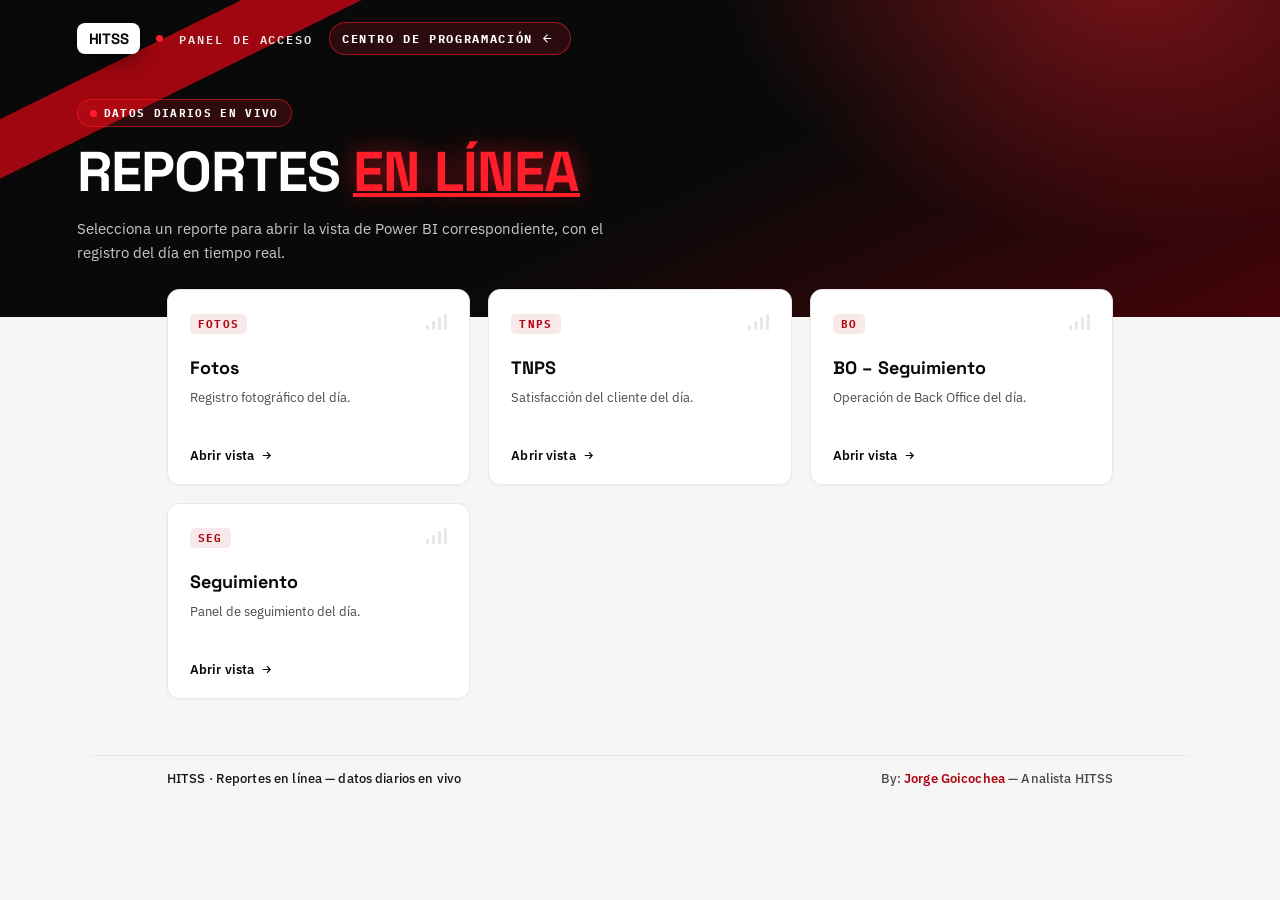
==== reportes-en-linea.html @ 7f1ad1b1 "Add files via upload" ====
<!DOCTYPE html>
<html lang="es">
<head>
<meta charset="UTF-8">
<meta name="viewport" content="width=device-width, initial-scale=1.0">
<title>HITSS | Reportes en línea</title>
<link rel="preconnect" href="https://fonts.googleapis.com">
<link rel="preconnect" href="https://fonts.gstatic.com" crossorigin>
<link href="https://fonts.googleapis.com/css2?family=Space+Grotesk:wght@600;700;800&family=IBM+Plex+Sans:wght@400;500&family=IBM+Plex+Mono:wght@500;600&display=swap" rel="stylesheet">
<style>
  :root{
    --blood: #B00610;
    --blood-bright: #FF1E2A;
    --blood-deep: #6E0009;
    --black: #090909;
    --ink: #161616;
    --gray: #4A4A4A;
    --line: #E7E7E7;
    --panel: #FFFFFF;
    --bg: #F6F6F6;
  }

  *{ box-sizing: border-box; }

  html{
    scroll-behavior: smooth;
  }

  body{
    margin:0;
    min-height:100vh;
    background: var(--bg);
    color: var(--black);
    font-family: 'IBM Plex Sans', sans-serif;
    padding: 0 0 90px;
    position: relative;
    overflow-x:hidden;
  }

  .hex-field{
    position: fixed;
    inset: 0;
    pointer-events: none;
    z-index: 0;
    overflow: hidden;
  }
  .hex{
    position:absolute;
    background: var(--blood-bright);
    clip-path: polygon(25% 0%, 75% 0%, 100% 50%, 75% 100%, 25% 100%, 0% 50%);
    opacity: 0.09;
    animation: drift linear infinite;
  }
  @keyframes drift{
    0%{ transform: translateY(0) rotate(0deg); }
    100%{ transform: translateY(-160px) rotate(40deg); }
  }

  header{
    position: relative;
    z-index: 1;
    background:
      radial-gradient(ellipse 620px 420px at 88% -10%, rgba(255,30,42,0.45), transparent 65%),
      linear-gradient(155deg, var(--black) 55%, var(--blood-deep) 130%);
    padding: 22px 6vw 52px;
    overflow: hidden;
  }

  header::before{
    content:"";
    position:absolute;
    left:-6%;
    bottom:-60%;
    width: 70%;
    height: 220%;
    background: var(--blood);
    opacity: 0.9;
    transform: rotate(-9deg);
    clip-path: polygon(0 40%, 100% 0, 100% 8%, 0 48%);
  }

  .logo-row{
    display:flex;
    align-items:center;
    gap: 16px;
    margin-bottom: 44px;
    position:relative;
    z-index:2;
    flex-wrap: wrap;
  }

  .logo-chip{
    background: #fff;
    border-radius: 8px;
    padding: 6px 12px;
    display:flex;
    align-items:center;
    box-shadow: 0 8px 20px rgba(0,0,0,0.35);
  }

  .logo-chip strong{
    font-family:'Space Grotesk', sans-serif;
    font-weight:800;
    font-size:15px;
    color: var(--black);
    letter-spacing: -0.02em;
  }

  .divider-dot{
    width:7px; height:7px; border-radius:50%;
    background: var(--blood-bright);
    animation: pulse 1.8s infinite;
  }

  @keyframes pulse{
    0%{ box-shadow: 0 0 0 0 rgba(255,30,42,0.7); }
    70%{ box-shadow: 0 0 0 10px rgba(255,30,42,0); }
    100%{ box-shadow: 0 0 0 0 rgba(255,30,42,0); }
  }

  .eyebrow{
    font-family:'IBM Plex Mono', monospace;
    font-size:12px;
    font-weight:600;
    letter-spacing: 0.16em;
    text-transform:uppercase;
    color: #E8E8E8;
  }

  .reports-btn{
    display:inline-flex;
    align-items:center;
    gap:8px;
    font-family:'IBM Plex Mono', monospace;
    font-size:12px;
    font-weight:700;
    letter-spacing: 0.14em;
    text-transform:uppercase;
    color: #fff;
    text-decoration:none;
    background: rgba(255,30,42,0.14);
    border: 1px solid rgba(255,30,42,0.55);
    border-radius: 999px;
    padding: 8px 16px 8px 12px;
    transition: all .2s ease;
    cursor:pointer;
  }

  .reports-btn svg{
    width:13px; height:13px;
    transition: transform .2s ease;
  }

  .reports-btn:hover,
  .reports-btn:focus-visible{
    background: var(--blood-bright);
    border-color: var(--blood-bright);
    color:#fff;
    box-shadow: 0 4px 14px rgba(255,30,42,0.45);
    outline:none;
  }

  .reports-btn:hover svg{ transform: translate(2px, -2px); }

  .hero{
    position: relative;
    z-index:2;
    max-width: 1100px;
  }

  .live-badge{
    display:inline-flex;
    align-items:center;
    gap:7px;
    font-family:'IBM Plex Mono', monospace;
    font-size:11px;
    font-weight:700;
    letter-spacing:.12em;
    text-transform:uppercase;
    color:#fff;
    background: rgba(255,30,42,0.16);
    border: 1px solid rgba(255,30,42,0.5);
    border-radius: 999px;
    padding: 6px 12px;
    margin-bottom: 16px;
  }
  .live-dot{
    width:7px; height:7px; border-radius:50%;
    background: var(--blood-bright);
    animation: pulse 1.8s infinite;
    flex-shrink:0;
  }

  h1{
    font-family:'Space Grotesk', sans-serif;
    font-weight:800;
    font-size: clamp(34px, 4.8vw, 56px);
    line-height:1.04;
    margin:0 0 16px;
    letter-spacing: -0.015em;
    color: #FFFFFF;
    text-transform: uppercase;
  }

  h1 span{
    color: var(--blood-bright);
    position: relative;
    display:inline-block;
    text-shadow: 0 0 26px rgba(255,30,42,0.55);
  }

  h1 span::after{
    content:"";
    position:absolute;
    left:0; bottom:4px;
    width:100%;
    height: 4px;
    background: var(--blood-bright);
    transform-origin: left;
    animation: underline 1s ease-out .3s both;
  }

  @keyframes underline{
    from{ transform: scaleX(0); }
    to{ transform: scaleX(1); }
  }

  .subtitle{
    max-width: 560px;
    color: #C9C9C9;
    font-size:15px;
    line-height:1.6;
    margin:0;
  }

  main{
    max-width: 1100px;
    margin: -28px auto 0;
    position:relative;
    z-index:2;
    padding: 0 6vw;
  }

  .report-grid{
    display:grid;
    grid-template-columns: repeat(3, 1fr);
    gap: 18px;
    position: relative;
  }

  @media (max-width: 900px){ .report-grid{ grid-template-columns: repeat(2, 1fr); } }
  @media (max-width: 620px){ .report-grid{ grid-template-columns: 1fr; } }

  .card{
    position:relative;
    display:flex;
    flex-direction:column;
    background: var(--panel);
    border: 1px solid var(--line);
    border-radius: 12px;
    padding: 24px 22px 20px;
    text-decoration:none;
    color: var(--black);
    transition: all 0.3s ease;
    min-height: 196px;
    box-shadow: 0 1px 3px rgba(0,0,0,0.04);
    opacity: 0;
    animation: rise .5s ease forwards;
  }

  .card:nth-child(1){ animation-delay: .05s; }
  .card:nth-child(2){ animation-delay: .12s; }
  .card:nth-child(3){ animation-delay: .19s; }
  .card:nth-child(4){ animation-delay: .26s; }

  @keyframes rise{
    from{ opacity:0; transform: translateY(14px); }
    to{ opacity:1; transform: translateY(0); }
  }

  .card::before{
    content:"";
    position:absolute;
    top:0; left:0;
    height: 4px;
    width: 0%;
    background: linear-gradient(90deg, var(--blood-bright), var(--blood-deep));
    border-radius: 12px 12px 0 0;
    transition: width .3s ease;
  }

  .card:hover, .card:focus-visible{
    transform: translateY(-4px);
    border-color: var(--blood-bright);
    box-shadow: 0 10px 20px rgba(0,0,0,0.12);
    outline:none;
  }

  .card:hover::before{ width: 100%; }

  .card:focus-visible{
    box-shadow: 0 0 0 2px #fff, 0 0 0 4px var(--blood-bright);
  }

  .card-top{
    display:flex;
    align-items:flex-start;
    justify-content:space-between;
    margin-bottom: 22px;
  }

  .code{
    font-family:'IBM Plex Mono', monospace;
    font-size:11px;
    font-weight:700;
    letter-spacing:0.12em;
    color: var(--blood);
    background: rgba(176,6,16,0.09);
    border-radius: 5px;
    padding: 3px 8px;
  }

  .bars{
    display:flex;
    align-items:flex-end;
    gap:3px;
    height:16px;
  }
  .bars span{
    width:3px;
    background: var(--line);
    border-radius:1px;
    transition: background .25s ease, height .25s ease;
  }
  .bars span:nth-child(1){ height:5px; }
  .bars span:nth-child(2){ height:9px; }
  .bars span:nth-child(3){ height:13px; }
  .bars span:nth-child(4){ height:16px; }

  .card:hover .bars span{ background: var(--blood-bright); }
  .card:hover .bars span:nth-child(1){ height:7px; }
  .card:hover .bars span:nth-child(2){ height:12px; }
  .card:hover .bars span:nth-child(3){ height:16px; }
  .card:hover .bars span:nth-child(4){ height:20px; }

  .card h2{
    font-family:'Space Grotesk', sans-serif;
    font-size:18px;
    font-weight:700;
    margin: 0 0 8px;
    line-height:1.3;
  }

  .card p{
    font-size:13px;
    line-height:1.55;
    color: var(--gray);
    margin:0;
    flex-grow:1;
  }

  .enter{
    margin-top:18px;
    display:flex;
    align-items:center;
    gap:6px;
    font-family:'IBM Plex Sans', sans-serif;
    font-size:13px;
    font-weight:600;
    color: var(--black);
    letter-spacing:0.01em;
    transition: color .2s ease;
  }

  .card:hover .enter{ color: var(--blood-bright); }

  .enter svg{ width:13px; height:13px; transition: transform .2s ease; }
  .card:hover .enter svg{ transform: translateX(4px); }

  footer{
    max-width:1100px;
    margin: 56px auto 0;
    padding: 16px 6vw;
    position: relative;
    z-index: 1;
    display: flex;
    align-items: center;
    justify-content: space-between;
    gap: 16px;
    border-top: 1px solid var(--line);
  }

  footer .footer-left,
  footer .footer-right{
    font-family: 'IBM Plex Sans', sans-serif;
    font-size: 13px;
    font-weight: 500;
    letter-spacing: 0.01em;
    color: var(--gray);
    line-height: 1;
  }

  footer .footer-left{
    color: var(--ink);
  }

  footer .footer-right strong{
    color: var(--blood);
    font-weight: 600;
  }

  @media (max-width: 620px){
    footer{
      flex-direction: column;
      align-items: flex-start;
      gap: 6px;
    }
  }

</style>
</head>
<body>

<div class="hex-field" id="hexField"></div>

<header>
  <div class="logo-row">
    <div class="logo-chip"><strong>HITSS</strong></div>
    <span class="divider-dot"></span>
    <span class="eyebrow">Panel de acceso</span>
    <a class="reports-btn" href="index.html">
      Centro de programación
      <svg viewBox="0 0 24 24" fill="none" stroke="currentColor" stroke-width="2"><path d="M19 12H5M12 19l-7-7 7-7"/></svg>
    </a>
  </div>
  <div class="hero">
    <span class="live-badge"><span class="live-dot"></span>Datos diarios en vivo</span>
    <h1>Reportes <span>en línea</span></h1>
    <p class="subtitle">Selecciona un reporte para abrir la vista de Power BI correspondiente, con el registro del día en tiempo real.</p>
  </div>
</header>

<main id="reportes">
  <div class="report-grid">

    <a class="card" href="https://app.powerbi.com/view?r=eyJrIjoiYjEzODJiODktMDc0MS00ZjE0LTllMzAtMTY2MDliYWNmZTJkIiwidCI6IjVmZDU0NjBhLWI0MjUtNDlkZS05YmQwLWZjZDI2MjcwZDMwYyIsImMiOjR9" target="_blank" rel="noopener">
      <div class="card-top">
        <span class="code">FOTOS</span>
        <span class="bars"><span></span><span></span><span></span><span></span></span>
      </div>
      <h2>Fotos</h2>
      <p>Registro fotográfico del día.</p>
      <div class="enter">Abrir vista <svg viewBox="0 0 24 24" fill="none" stroke="currentColor" stroke-width="2"><path d="M5 12h14M13 6l6 6-6 6"/></svg></div>
    </a>

    <a class="card" href="https://app.powerbi.com/view?r=eyJrIjoiMGZhN2JkZTItOGI2OS00ZWMyLTk1OGEtNWExYmEwMTMzY2MyIiwidCI6IjVmZDU0NjBhLWI0MjUtNDlkZS05YmQwLWZjZDI2MjcwZDMwYyIsImMiOjR9" target="_blank" rel="noopener">
      <div class="card-top">
        <span class="code">TNPS</span>
        <span class="bars"><span></span><span></span><span></span><span></span></span>
      </div>
      <h2>TNPS</h2>
      <p>Satisfacción del cliente del día.</p>
      <div class="enter">Abrir vista <svg viewBox="0 0 24 24" fill="none" stroke="currentColor" stroke-width="2"><path d="M5 12h14M13 6l6 6-6 6"/></svg></div>
    </a>

    <a class="card" href="https://app.powerbi.com/view?r=eyJrIjoiNjlkNGEyMGMtMjQ2OS00MDliLTk4OTQtMjgwM2Y1NjlhNDMwIiwidCI6IjVmZDU0NjBhLWI0MjUtNDlkZS05YmQwLWZjZDI2MjcwZDMwYyIsImMiOjR9" target="_blank" rel="noopener">
      <div class="card-top">
        <span class="code">BO</span>
        <span class="bars"><span></span><span></span><span></span><span></span></span>
      </div>
      <h2>BO – Seguimiento</h2>
      <p>Operación de Back Office del día.</p>
      <div class="enter">Abrir vista <svg viewBox="0 0 24 24" fill="none" stroke="currentColor" stroke-width="2"><path d="M5 12h14M13 6l6 6-6 6"/></svg></div>
    </a>

    <a class="card" href="https://app.powerbi.com/view?r=eyJrIjoiZGJiNDJmMTQtM2Q0NS00YjcxLTlkMDAtZDkwZTQ0NDlkYmE0IiwidCI6IjVmZDU0NjBhLWI0MjUtNDlkZS05YmQwLWZjZDI2MjcwZDMwYyIsImMiOjR9" target="_blank" rel="noopener">
      <div class="card-top">
        <span class="code">SEG</span>
        <span class="bars"><span></span><span></span><span></span><span></span></span>
      </div>
      <h2>Seguimiento</h2>
      <p>Panel de seguimiento del día.</p>
      <div class="enter">Abrir vista <svg viewBox="0 0 24 24" fill="none" stroke="currentColor" stroke-width="2"><path d="M5 12h14M13 6l6 6-6 6"/></svg></div>
    </a>

  </div>
</main>
<footer>
  <div class="footer-left">HITSS · Reportes en línea — datos diarios en vivo</div>
  <div class="footer-right">By: <strong>Jorge Goicochea</strong> — Analista HITSS</div>
</footer>

<script>
  const field = document.getElementById('hexField');
  const count = 24;
  for(let i=0;i<count;i++){
    const h = document.createElement('div');
    h.className = 'hex';
    const size = 14 + Math.random()*28;
    h.style.width = size+'px';
    h.style.height = size+'px';
    h.style.left = (Math.random()*100)+'vw';
    h.style.top = (100 + Math.random()*20)+'vh';
    h.style.animationDuration = (13 + Math.random()*15)+'s';
    h.style.animationDelay = (Math.random()*10)+'s';
    field.appendChild(h);
  }
</script>

</body>
</html>
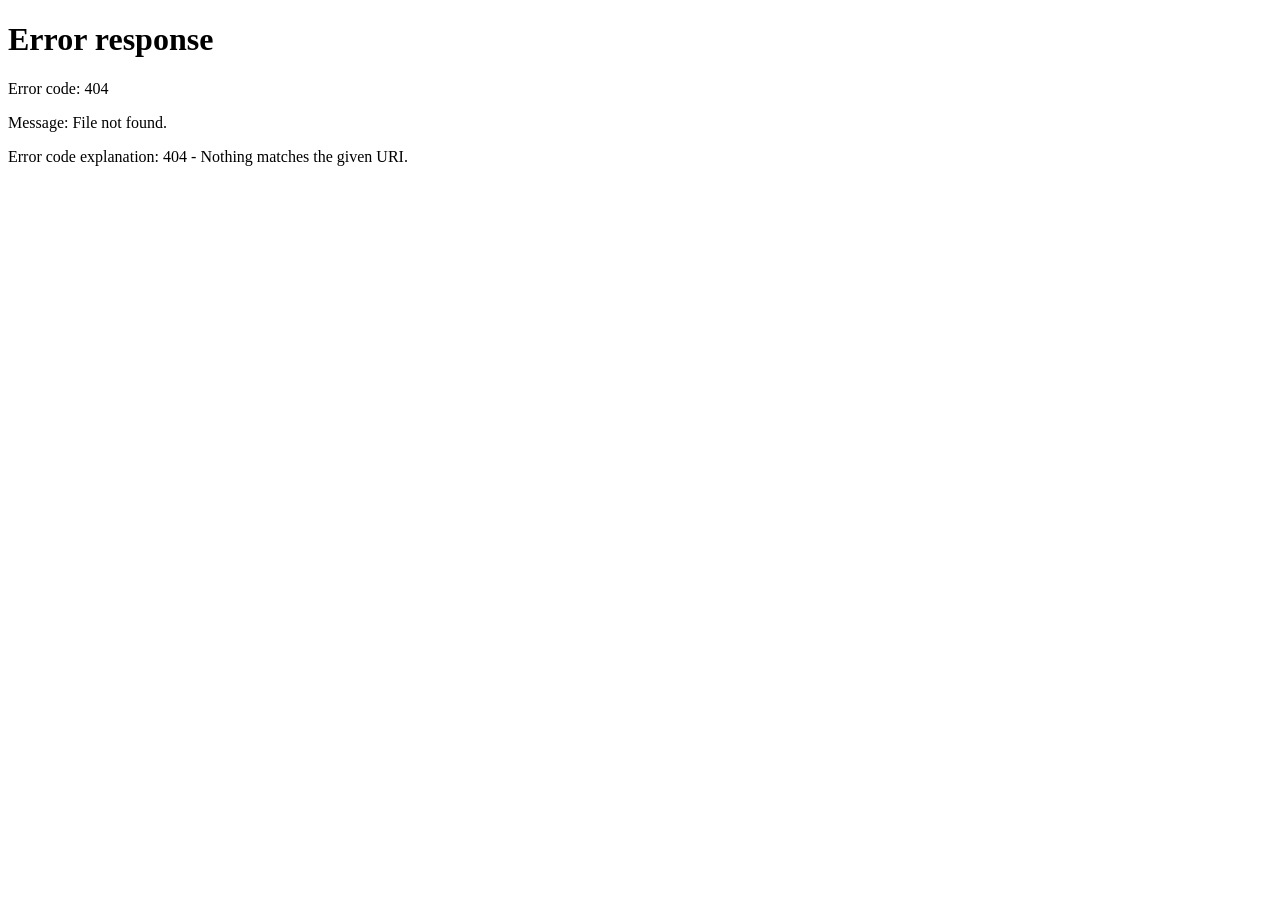
==== commit 49090b50: "Add files via upload" ====
--- a/reportes-en-linea.html
+++ b/reportes-en-linea.html
@@ -4,6 +4,11 @@
 <meta charset="UTF-8">
 <meta name="viewport" content="width=device-width, initial-scale=1.0">
 <title>HITSS | Reportes en línea</title>
+<script>
+  if (sessionStorage.getItem('hitss_auth') !== 'ok') {
+    window.location.replace('login.html');
+  }
+</script>
 <link rel="preconnect" href="https://fonts.googleapis.com">
 <link rel="preconnect" href="https://fonts.gstatic.com" crossorigin>
 <link href="https://fonts.googleapis.com/css2?family=Space+Grotesk:wght@600;700;800&family=IBM+Plex+Sans:wght@400;500&family=IBM+Plex+Mono:wght@500;600&display=swap" rel="stylesheet">
@@ -272,6 +277,8 @@
   .card:nth-child(2){ animation-delay: .12s; }
   .card:nth-child(3){ animation-delay: .19s; }
   .card:nth-child(4){ animation-delay: .26s; }
+  .card:nth-child(5){ animation-delay: .33s; }
+  .card:nth-child(6){ animation-delay: .40s; }
 
   @keyframes rise{
     from{ opacity:0; transform: translateY(14px); }
@@ -483,6 +490,26 @@
       <div class="enter">Abrir vista <svg viewBox="0 0 24 24" fill="none" stroke="currentColor" stroke-width="2"><path d="M5 12h14M13 6l6 6-6 6"/></svg></div>
     </a>
 
+    <a class="card" href="https://app.powerbi.com/view?r=eyJrIjoiOTE0YjBmY2MtNGI4ZC00YTJlLWEwZTctYWNjZDNjM2JlNThhIiwidCI6IjVmZDU0NjBhLWI0MjUtNDlkZS05YmQwLWZjZDI2MjcwZDMwYyIsImMiOjR9" target="_blank" rel="noopener">
+      <div class="card-top">
+        <span class="code">NUEVO</span>
+        <span class="bars"><span></span><span></span><span></span><span></span></span>
+      </div>
+      <h2>Nuevo Reporte</h2>
+      <p>Panel del día.</p>
+      <div class="enter">Abrir vista <svg viewBox="0 0 24 24" fill="none" stroke="currentColor" stroke-width="2"><path d="M5 12h14M13 6l6 6-6 6"/></svg></div>
+    </a>
+
+
+    <a class="card" href="https://app.powerbi.com/view?r=eyJrIjoiZThhMzY4MjEtZTU5MS00YzFjLWE4OGMtYmI1NWFiOWJlMzgyIiwidCI6IjVmZDU0NjBhLWI0MjUtNDlkZS05YmQwLWZjZDI2MjcwZDMwYyIsImMiOjR9" target="_blank" rel="noopener">
+      <div class="card-top">
+        <span class="code">BO FIJA</span>
+        <span class="bars"><span></span><span></span><span></span><span></span></span>
+      </div>
+      <h2>Back Office Fija</h2>
+      <p>Operación de Back Office Fija del día.</p>
+      <div class="enter">Abrir vista <svg viewBox="0 0 24 24" fill="none" stroke="currentColor" stroke-width="2"><path d="M5 12h14M13 6l6 6-6 6"/></svg></div>
+    </a>
   </div>
 </main>
 <footer>
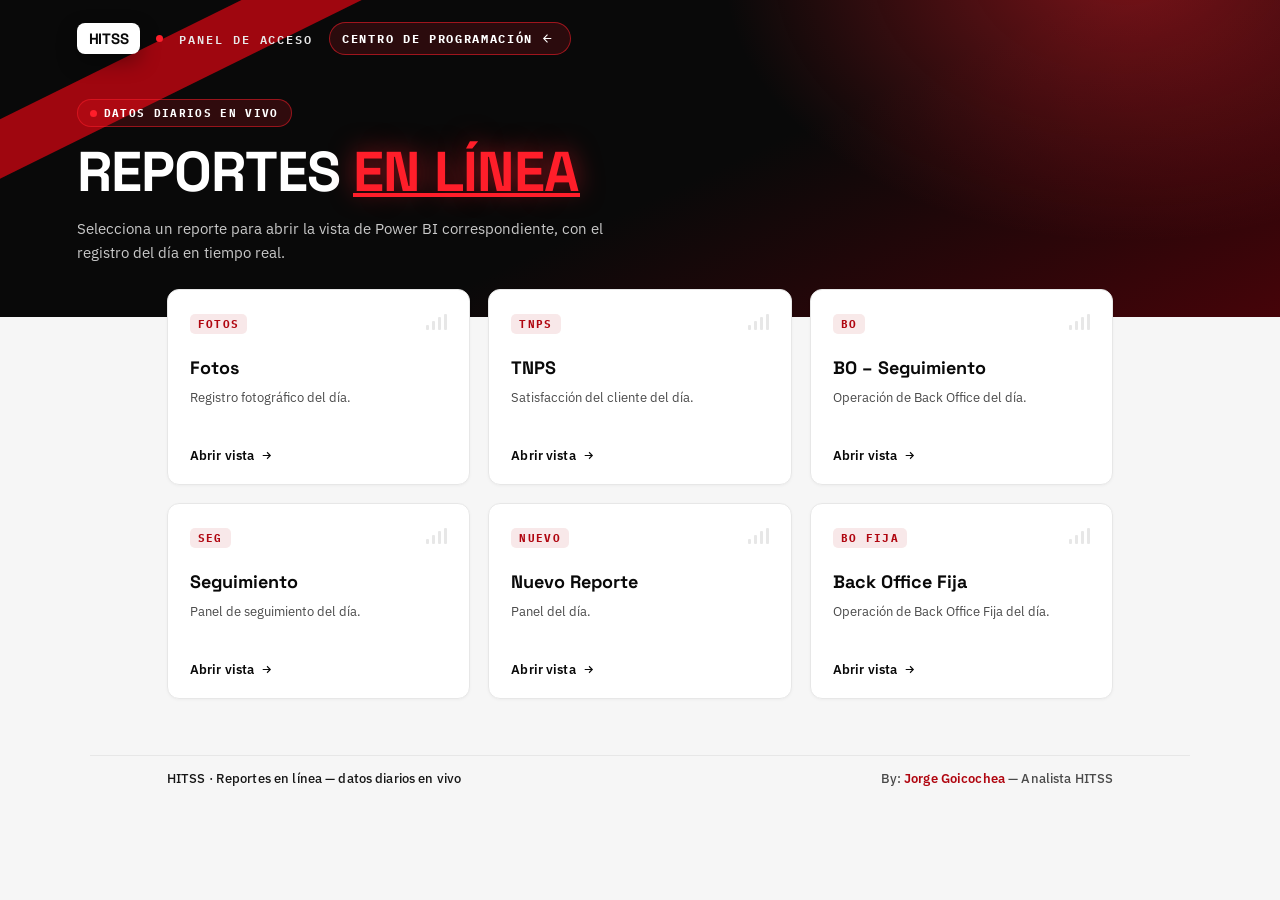
==== commit 2d19e93a: "Add files via upload" ====
--- a/reportes-en-linea.html
+++ b/reportes-en-linea.html
@@ -4,11 +4,6 @@
 <meta charset="UTF-8">
 <meta name="viewport" content="width=device-width, initial-scale=1.0">
 <title>HITSS | Reportes en línea</title>
-<script>
-  if (sessionStorage.getItem('hitss_auth') !== 'ok') {
-    window.location.replace('login.html');
-  }
-</script>
 <link rel="preconnect" href="https://fonts.googleapis.com">
 <link rel="preconnect" href="https://fonts.gstatic.com" crossorigin>
 <link href="https://fonts.googleapis.com/css2?family=Space+Grotesk:wght@600;700;800&family=IBM+Plex+Sans:wght@400;500&family=IBM+Plex+Mono:wght@500;600&display=swap" rel="stylesheet">
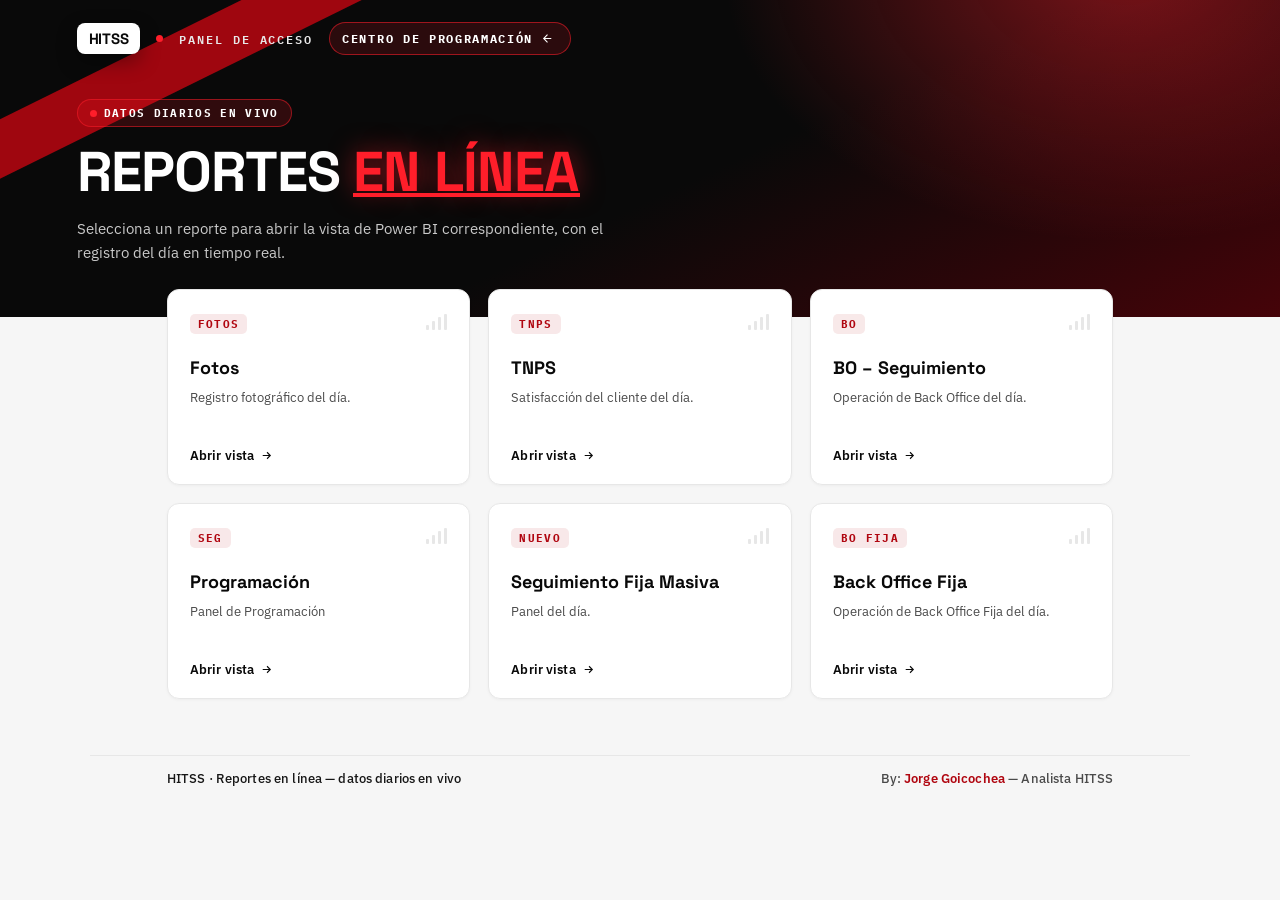
==== commit ad985134: "Add files via upload" ====
--- a/reportes-en-linea.html
+++ b/reportes-en-linea.html
@@ -475,28 +475,27 @@
       <div class="enter">Abrir vista <svg viewBox="0 0 24 24" fill="none" stroke="currentColor" stroke-width="2"><path d="M5 12h14M13 6l6 6-6 6"/></svg></div>
     </a>
 
-    <a class="card" href="https://app.powerbi.com/view?r=eyJrIjoiZGJiNDJmMTQtM2Q0NS00YjcxLTlkMDAtZDkwZTQ0NDlkYmE0IiwidCI6IjVmZDU0NjBhLWI0MjUtNDlkZS05YmQwLWZjZDI2MjcwZDMwYyIsImMiOjR9" target="_blank" rel="noopener">
+    <a class="card" href="https://app.powerbi.com/view?r=eyJrIjoiNzkxMjkwNzgtNDc0Ny00ZDI5LWJhYjUtNWY0ZGIwNDEwM2JlIiwidCI6IjVmZDU0NjBhLWI0MjUtNDlkZS05YmQwLWZjZDI2MjcwZDMwYyIsImMiOjR9" target="_blank" rel="noopener">
       <div class="card-top">
         <span class="code">SEG</span>
         <span class="bars"><span></span><span></span><span></span><span></span></span>
       </div>
-      <h2>Seguimiento</h2>
-      <p>Panel de seguimiento del día.</p>
+      <h2>Programación</h2>
+      <p>Panel de Programación</p>
       <div class="enter">Abrir vista <svg viewBox="0 0 24 24" fill="none" stroke="currentColor" stroke-width="2"><path d="M5 12h14M13 6l6 6-6 6"/></svg></div>
     </a>
 
-    <a class="card" href="https://app.powerbi.com/view?r=eyJrIjoiOTE0YjBmY2MtNGI4ZC00YTJlLWEwZTctYWNjZDNjM2JlNThhIiwidCI6IjVmZDU0NjBhLWI0MjUtNDlkZS05YmQwLWZjZDI2MjcwZDMwYyIsImMiOjR9" target="_blank" rel="noopener">
+    <a class="card" href="https://app.powerbi.com/view?r=eyJrIjoiYzVmZmFhMWQtN2M1Yi00MGE5LWE5MWQtNTIwMTk1OTMwMjJjIiwidCI6IjVmZDU0NjBhLWI0MjUtNDlkZS05YmQwLWZjZDI2MjcwZDMwYyIsImMiOjR9" target="_blank" rel="noopener">
       <div class="card-top">
         <span class="code">NUEVO</span>
         <span class="bars"><span></span><span></span><span></span><span></span></span>
       </div>
-      <h2>Nuevo Reporte</h2>
+      <h2>Seguimiento Fija Masiva</h2>
       <p>Panel del día.</p>
       <div class="enter">Abrir vista <svg viewBox="0 0 24 24" fill="none" stroke="currentColor" stroke-width="2"><path d="M5 12h14M13 6l6 6-6 6"/></svg></div>
     </a>
 
-
-    <a class="card" href="https://app.powerbi.com/view?r=eyJrIjoiZThhMzY4MjEtZTU5MS00YzFjLWE4OGMtYmI1NWFiOWJlMzgyIiwidCI6IjVmZDU0NjBhLWI0MjUtNDlkZS05YmQwLWZjZDI2MjcwZDMwYyIsImMiOjR9" target="_blank" rel="noopener">
+    <a class="card" href="https://app.powerbi.com/view?r=eyJrIjoiYzVmZmFhMWQtN2M1Yi00MGE5LWE5MWQtNTIwMTk1OTMwMjJjIiwidCI6IjVmZDU0NjBhLWI0MjUtNDlkZS05YmQwLWZjZDI2MjcwZDMwYyIsImMiOjR9">
       <div class="card-top">
         <span class="code">BO FIJA</span>
         <span class="bars"><span></span><span></span><span></span><span></span></span>
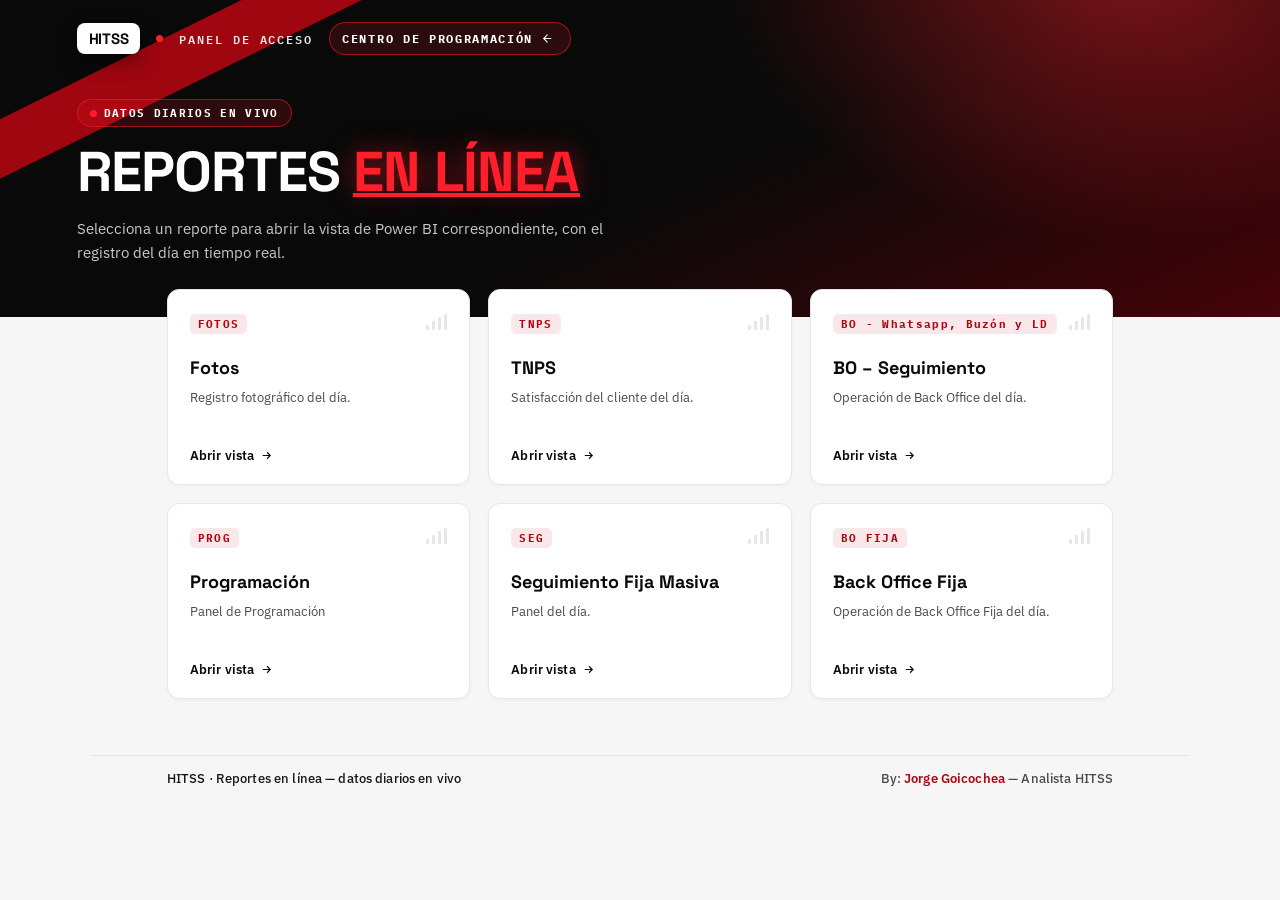
==== commit a58550eb: "Add files via upload" ====
--- a/reportes-en-linea.html
+++ b/reportes-en-linea.html
@@ -467,7 +467,7 @@
 
     <a class="card" href="https://app.powerbi.com/view?r=eyJrIjoiNjlkNGEyMGMtMjQ2OS00MDliLTk4OTQtMjgwM2Y1NjlhNDMwIiwidCI6IjVmZDU0NjBhLWI0MjUtNDlkZS05YmQwLWZjZDI2MjcwZDMwYyIsImMiOjR9" target="_blank" rel="noopener">
       <div class="card-top">
-        <span class="code">BO</span>
+        <span class="code">BO - Whatsapp, Buzón y LD</span>
         <span class="bars"><span></span><span></span><span></span><span></span></span>
       </div>
       <h2>BO – Seguimiento</h2>
@@ -477,7 +477,7 @@
 
     <a class="card" href="https://app.powerbi.com/view?r=eyJrIjoiNzkxMjkwNzgtNDc0Ny00ZDI5LWJhYjUtNWY0ZGIwNDEwM2JlIiwidCI6IjVmZDU0NjBhLWI0MjUtNDlkZS05YmQwLWZjZDI2MjcwZDMwYyIsImMiOjR9" target="_blank" rel="noopener">
       <div class="card-top">
-        <span class="code">SEG</span>
+        <span class="code">PROG</span>
         <span class="bars"><span></span><span></span><span></span><span></span></span>
       </div>
       <h2>Programación</h2>
@@ -487,7 +487,7 @@
 
     <a class="card" href="https://app.powerbi.com/view?r=eyJrIjoiYzVmZmFhMWQtN2M1Yi00MGE5LWE5MWQtNTIwMTk1OTMwMjJjIiwidCI6IjVmZDU0NjBhLWI0MjUtNDlkZS05YmQwLWZjZDI2MjcwZDMwYyIsImMiOjR9" target="_blank" rel="noopener">
       <div class="card-top">
-        <span class="code">NUEVO</span>
+        <span class="code">SEG</span>
         <span class="bars"><span></span><span></span><span></span><span></span></span>
       </div>
       <h2>Seguimiento Fija Masiva</h2>
@@ -495,7 +495,7 @@
       <div class="enter">Abrir vista <svg viewBox="0 0 24 24" fill="none" stroke="currentColor" stroke-width="2"><path d="M5 12h14M13 6l6 6-6 6"/></svg></div>
     </a>
 
-    <a class="card" href="https://app.powerbi.com/view?r=eyJrIjoiYzVmZmFhMWQtN2M1Yi00MGE5LWE5MWQtNTIwMTk1OTMwMjJjIiwidCI6IjVmZDU0NjBhLWI0MjUtNDlkZS05YmQwLWZjZDI2MjcwZDMwYyIsImMiOjR9">
+    <a class="card" href="https://app.powerbi.com/view?r=eyJrIjoiZThhMzY4MjEtZTU5MS00YzFjLWE4OGMtYmI1NWFiOWJlMzgyIiwidCI6IjVmZDU0NjBhLWI0MjUtNDlkZS05YmQwLWZjZDI2MjcwZDMwYyIsImMiOjR9">
       <div class="card-top">
         <span class="code">BO FIJA</span>
         <span class="bars"><span></span><span></span><span></span><span></span></span>
